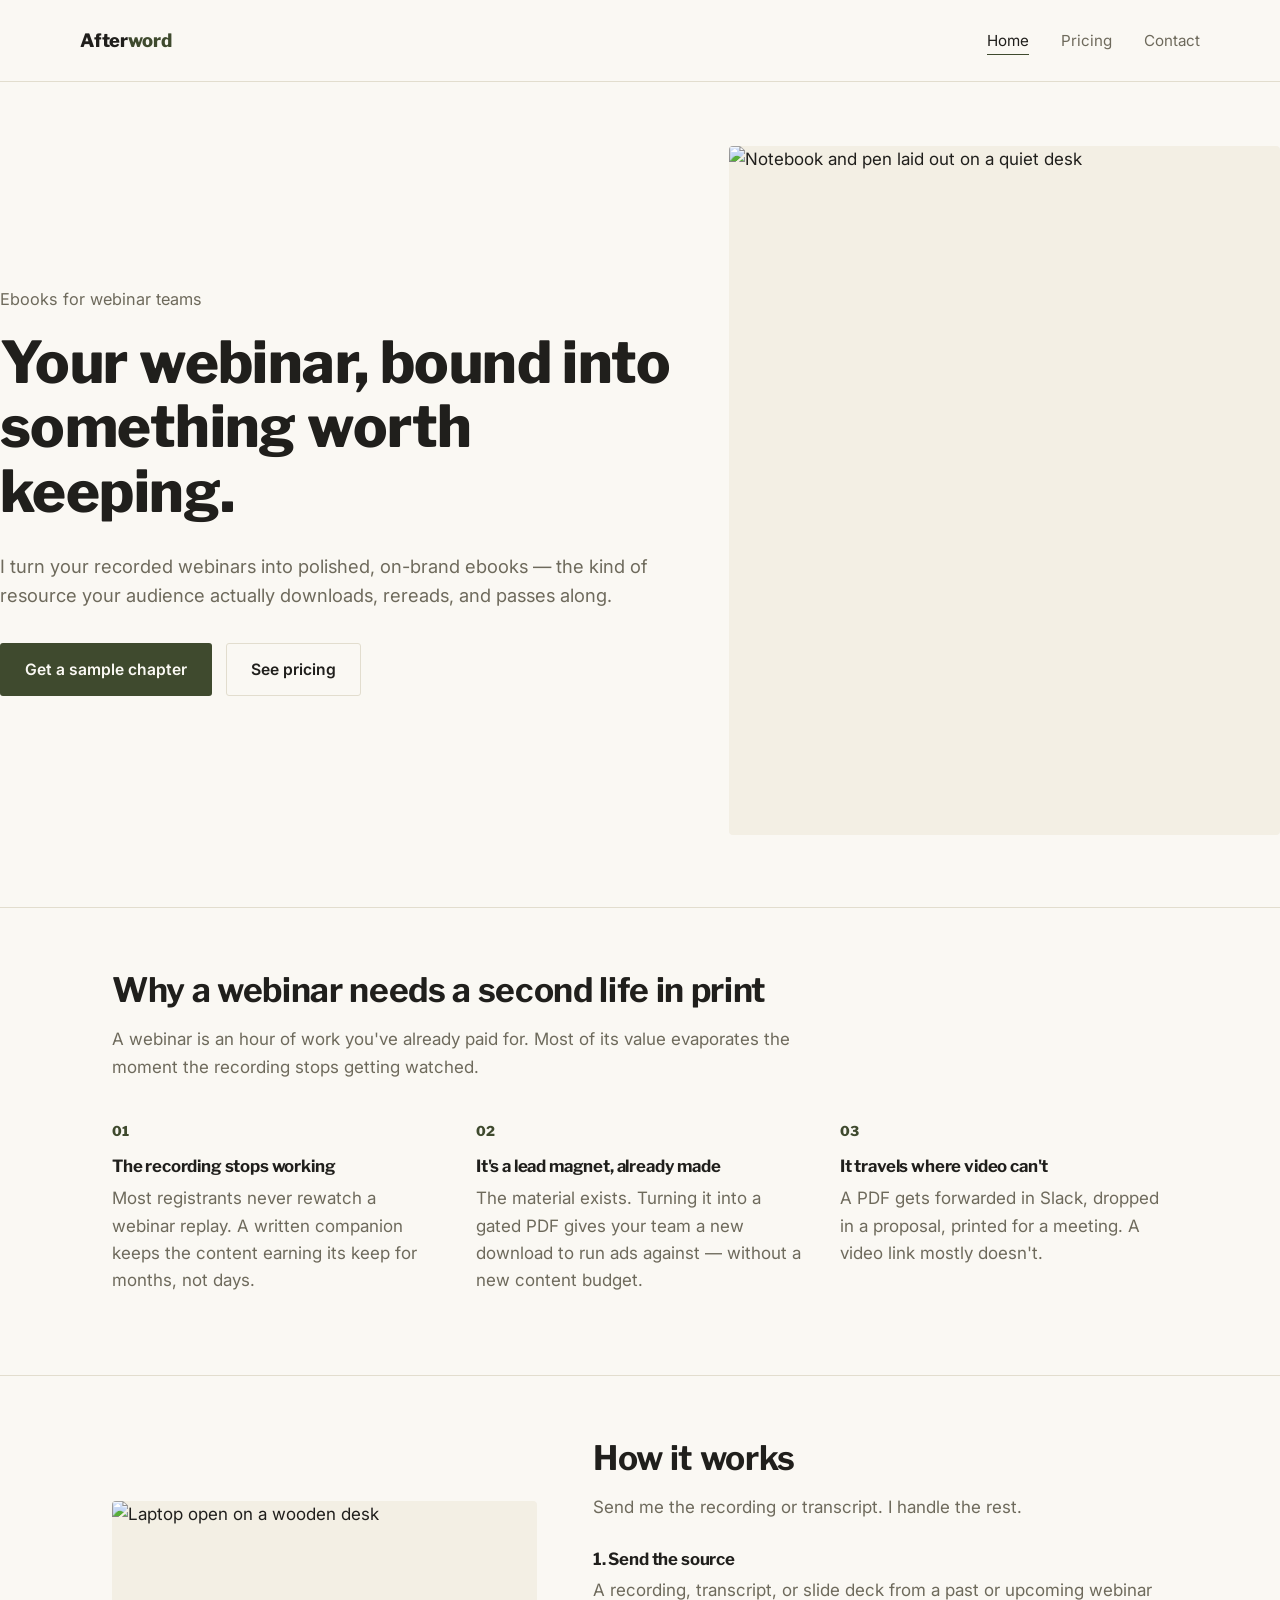
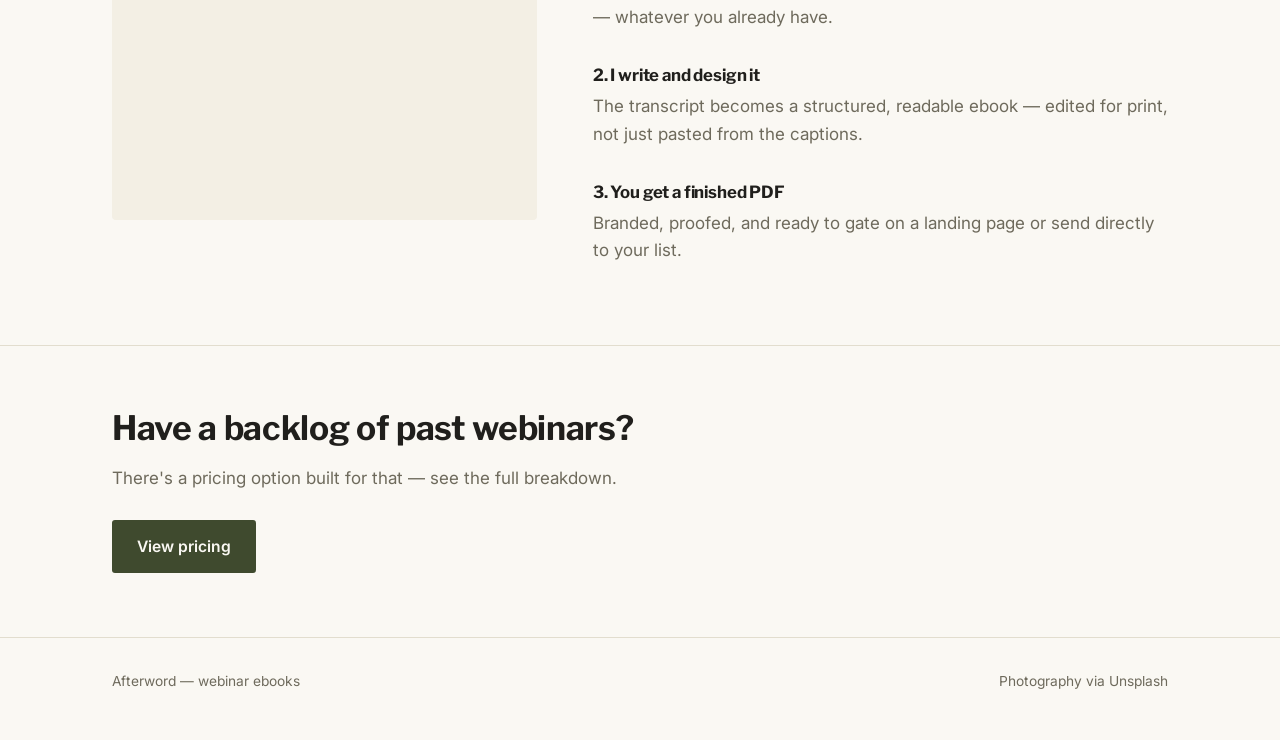
==== index.html @ f520e67d "Afterword landing site" ====
<!doctype html>
<html lang="en">
<head>
<meta charset="UTF-8" />
<meta name="viewport" content="width=device-width, initial-scale=1.0" />
<title>Afterword — Turn your webinars into ebooks</title>
<meta name="description" content="Afterword turns your recorded webinars into polished, on-brand ebooks your audience downloads, rereads, and shares." />
<link rel="preconnect" href="https://fonts.googleapis.com">
<link rel="preconnect" href="https://fonts.gstatic.com" crossorigin>
<link href="https://fonts.googleapis.com/css2?family=Inter:wght@400;500;600&family=Libre+Franklin:wght@700;800&display=swap" rel="stylesheet">
<link rel="stylesheet" href="styles.css" />
</head>
<body>

<header class="site">
  <div class="wrap nav">
    <a class="wordmark" href="index.html">After<span>word</span></a>
    <ul class="nav-links">
      <li><a href="index.html" aria-current="page">Home</a></li>
      <li><a href="pricing.html">Pricing</a></li>
      <li><a href="contact.html">Contact</a></li>
    </ul>
  </div>
</header>

<main>

  <section class="hero" style="border-top:none; padding-top:64px;">
    <div class="wrap" style="display:contents;">
      <div>
        <p class="eyebrow-free">Ebooks for webinar teams</p>
        <h1>Your webinar, bound into something worth keeping.</h1>
        <p class="prose muted" style="font-size:1.15rem; margin-top:18px;">
          I turn your recorded webinars into polished, on-brand ebooks — the kind of resource
          your audience actually downloads, rereads, and passes along.
        </p>
        <div class="hero-actions">
          <a class="btn btn-primary" href="contact.html">Get a sample chapter</a>
          <a class="btn btn-ghost" href="pricing.html">See pricing</a>
        </div>
      </div>
      <div class="hero-photo">
        <img src="https://images.unsplash.com/photo-1476876240081-2df90700e007?auto=format&fit=crop&w=900&q=80" alt="Notebook and pen laid out on a quiet desk" />
      </div>
    </div>
  </section>

  <section id="why">
    <div class="wrap">
      <div class="section-head">
        <h2>Why a webinar needs a second life in print</h2>
        <p class="prose muted">A webinar is an hour of work you've already paid for. Most of its value evaporates the moment the recording stops getting watched.</p>
      </div>
      <div class="reasons">
        <div>
          <span class="num">01</span>
          <h3>The recording stops working</h3>
          <p class="muted">Most registrants never rewatch a webinar replay. A written companion keeps the content earning its keep for months, not days.</p>
        </div>
        <div>
          <span class="num">02</span>
          <h3>It's a lead magnet, already made</h3>
          <p class="muted">The material exists. Turning it into a gated PDF gives your team a new download to run ads against — without a new content budget.</p>
        </div>
        <div>
          <span class="num">03</span>
          <h3>It travels where video can't</h3>
          <p class="muted">A PDF gets forwarded in Slack, dropped in a proposal, printed for a meeting. A video link mostly doesn't.</p>
        </div>
      </div>
    </div>
  </section>

  <section id="how">
    <div class="wrap split">
      <div class="photo">
        <img src="https://images.unsplash.com/photo-1641247597421-52f47b939ff8?auto=format&fit=crop&w=800&q=80" alt="Laptop open on a wooden desk" />
      </div>
      <div>
        <h2>How it works</h2>
        <p class="prose muted">Send me the recording or transcript. I handle the rest.</p>
        <div class="how" style="grid-template-columns:1fr; gap:18px; margin-top:28px;">
          <div>
            <h3>1. Send the source</h3>
            <p class="muted">A recording, transcript, or slide deck from a past or upcoming webinar — whatever you already have.</p>
          </div>
          <div>
            <h3>2. I write and design it</h3>
            <p class="muted">The transcript becomes a structured, readable ebook — edited for print, not just pasted from the captions.</p>
          </div>
          <div>
            <h3>3. You get a finished PDF</h3>
            <p class="muted">Branded, proofed, and ready to gate on a landing page or send directly to your list.</p>
          </div>
        </div>
      </div>
    </div>
  </section>

  <section>
    <div class="wrap" style="text-align:left;">
      <h2>Have a backlog of past webinars?</h2>
      <p class="prose muted" style="margin-bottom:28px;">There's a pricing option built for that — see the full breakdown.</p>
      <a class="btn btn-primary" href="pricing.html">View pricing</a>
    </div>
  </section>

</main>

<footer class="site">
  <div class="wrap" style="display:flex; justify-content:space-between; width:100%; flex-wrap:wrap; gap:12px;">
    <span class="muted">Afterword — webinar ebooks</span>
    <span class="muted">Photography via Unsplash</span>
  </div>
</footer>

</body>
</html>
---- styles.css ----
/* ============================================================
   Afterword — shared styles
   Palette: warm paper background, near-black ink, one moss-green accent.
   Type: Libre Franklin (headlines) + Inter (body), both sans-serif.
   ============================================================ */

:root {
  --bg: #faf8f3;
  --paper: #f3efe4;
  --ink: #201f1c;
  --ink-muted: #6e6a5c;
  --line: #e2ddce;
  --accent: #3f4a2e;
  --accent-ink: #faf8f3;
  --max: 1120px;
  --text-max: 62ch;
}

* { box-sizing: border-box; }

html {
  scroll-behavior: smooth;
}

body {
  margin: 0;
  background: var(--bg);
  color: var(--ink);
  font-family: "Inter", -apple-system, "Segoe UI", sans-serif;
  font-size: 17px;
  line-height: 1.6;
  -webkit-font-smoothing: antialiased;
}

h1, h2, h3 {
  font-family: "Libre Franklin", "Inter", sans-serif;
  font-weight: 700;
  letter-spacing: -0.01em;
  line-height: 1.12;
  margin: 0 0 0.5em;
  color: var(--ink);
}

h1 { font-size: clamp(2.4rem, 5vw, 3.6rem); font-weight: 800; }
h2 { font-size: clamp(1.6rem, 3vw, 2.1rem); }
h3 { font-size: 1.05rem; font-weight: 700; }

p { margin: 0 0 1em; }

a { color: inherit; }

.muted { color: var(--ink-muted); }

.wrap {
  max-width: var(--max);
  margin: 0 auto;
  padding: 0 32px;
}

.prose {
  max-width: var(--text-max);
}

/* ---------- Header ---------- */

header.site {
  border-bottom: 1px solid var(--line);
}

.nav {
  display: flex;
  align-items: center;
  justify-content: space-between;
  padding: 26px 0;
}

.wordmark {
  font-family: "Libre Franklin", sans-serif;
  font-weight: 800;
  font-size: 1.15rem;
  letter-spacing: -0.01em;
  text-decoration: none;
  color: var(--ink);
}

.wordmark span {
  color: var(--accent);
}

.nav-links {
  display: flex;
  gap: 32px;
  list-style: none;
  margin: 0;
  padding: 0;
}

.nav-links a {
  text-decoration: none;
  font-size: 0.95rem;
  color: var(--ink-muted);
  padding-bottom: 4px;
  border-bottom: 1px solid transparent;
  transition: color 0.15s ease, border-color 0.15s ease;
}

.nav-links a:hover,
.nav-links a[aria-current="page"] {
  color: var(--ink);
  border-color: var(--accent);
}

/* ---------- Buttons ---------- */

.btn {
  display: inline-flex;
  align-items: center;
  gap: 8px;
  padding: 13px 24px;
  border-radius: 3px;
  font-size: 0.98rem;
  font-weight: 600;
  text-decoration: none;
  border: 1px solid transparent;
  cursor: pointer;
  font-family: inherit;
}

.btn-primary {
  background: var(--accent);
  color: var(--accent-ink);
}

.btn-primary:hover { background: #333c25; }

.btn-ghost {
  background: transparent;
  color: var(--ink);
  border-color: var(--line);
}

.btn-ghost:hover { border-color: var(--ink); }

/* ---------- Hero ---------- */

.hero {
  padding: 88px 0 72px;
  display: grid;
  grid-template-columns: 1.1fr 0.9fr;
  gap: 56px;
  align-items: center;
}

.hero .eyebrow-free {
  color: var(--ink-muted);
  font-size: 1.02rem;
  margin-bottom: 18px;
}

.hero-actions {
  display: flex;
  gap: 14px;
  margin-top: 32px;
  flex-wrap: wrap;
}

.hero-photo {
  border-radius: 4px;
  overflow: hidden;
  aspect-ratio: 4 / 5;
  background: var(--paper);
}

.hero-photo img {
  width: 100%;
  height: 100%;
  object-fit: cover;
  display: block;
}

/* ---------- Sections ---------- */

section {
  padding: 64px 0;
  border-top: 1px solid var(--line);
}

.section-head {
  margin-bottom: 40px;
}

.reasons {
  display: grid;
  grid-template-columns: repeat(3, 1fr);
  gap: 36px;
}

.reasons h3 {
  margin-bottom: 10px;
}

.reasons .num {
  font-family: "Libre Franklin", sans-serif;
  font-weight: 800;
  font-size: 0.85rem;
  color: var(--accent);
  margin-bottom: 14px;
  display: block;
}

.how {
  display: grid;
  grid-template-columns: repeat(3, 1fr);
  gap: 36px;
}

.split {
  display: grid;
  grid-template-columns: 0.85fr 1.15fr;
  gap: 56px;
  align-items: center;
}

.split .photo {
  border-radius: 4px;
  overflow: hidden;
  aspect-ratio: 4 / 3;
  background: var(--paper);
}

.split .photo img {
  width: 100%;
  height: 100%;
  object-fit: cover;
  display: block;
}

/* ---------- Pricing ---------- */

.plans {
  display: grid;
  grid-template-columns: repeat(3, 1fr);
  gap: 24px;
}

.plan {
  border: 1px solid var(--line);
  border-radius: 4px;
  padding: 32px 28px;
  background: var(--paper);
  display: flex;
  flex-direction: column;
}

.plan.featured {
  background: var(--ink);
  border-color: var(--ink);
  color: var(--bg);
}

.plan.featured h3,
.plan.featured .plan-note { color: var(--bg); }

.plan.featured .price { color: var(--bg); }

.plan.featured .btn-ghost {
  border-color: rgba(250,248,243,0.4);
  color: var(--bg);
}

.plan.featured .btn-ghost:hover { border-color: var(--bg); }

.plan-note {
  font-size: 0.88rem;
  color: var(--ink-muted);
  margin-bottom: 20px;
}

.price {
  font-family: "Libre Franklin", sans-serif;
  font-weight: 800;
  font-size: 2.1rem;
  margin: 4px 0 4px;
}

.price small {
  font-size: 0.95rem;
  font-weight: 500;
  color: var(--ink-muted);
}

.plan.featured .price small { color: rgba(250,248,243,0.65); }

.plan ul {
  list-style: none;
  margin: 20px 0 28px;
  padding: 0;
  flex-grow: 1;
}

.plan li {
  padding: 9px 0;
  border-top: 1px solid var(--line);
  font-size: 0.94rem;
}

.plan.featured li { border-top-color: rgba(250,248,243,0.15); }

.plan li:first-child { border-top: none; }

.plan .btn { justify-content: center; width: 100%; }

.pricing-note {
  margin-top: 40px;
  padding-top: 32px;
  border-top: 1px solid var(--line);
  max-width: var(--text-max);
  color: var(--ink-muted);
}

/* ---------- Contact ---------- */

.contact-layout {
  display: grid;
  grid-template-columns: 0.95fr 1.05fr;
  gap: 64px;
}

.field {
  margin-bottom: 20px;
}

.field label {
  display: block;
  font-size: 0.88rem;
  font-weight: 600;
  margin-bottom: 7px;
}

.field input,
.field textarea {
  width: 100%;
  padding: 12px 14px;
  border: 1px solid var(--line);
  border-radius: 3px;
  background: var(--bg);
  font-family: inherit;
  font-size: 0.98rem;
  color: var(--ink);
}

.field input:focus,
.field textarea:focus {
  outline: 2px solid var(--accent);
  outline-offset: 1px;
}

.field textarea { resize: vertical; min-height: 120px; }

.direct-contact {
  border-left: 1px solid var(--line);
  padding-left: 40px;
}

.direct-contact dt {
  font-size: 0.85rem;
  color: var(--ink-muted);
  margin-top: 24px;
}

.direct-contact dt:first-child { margin-top: 0; }

.direct-contact dd {
  margin: 4px 0 0;
  font-size: 1.05rem;
}

#form-status {
  margin-top: 14px;
  font-size: 0.92rem;
  color: var(--ink-muted);
}

/* ---------- Footer ---------- */

footer.site {
  border-top: 1px solid var(--line);
  padding: 32px 0 48px;
  display: flex;
  justify-content: space-between;
  align-items: center;
  flex-wrap: wrap;
  gap: 12px;
}

footer.site .muted { font-size: 0.86rem; }

/* ---------- Responsive ---------- */

@media (max-width: 860px) {
  .hero { grid-template-columns: 1fr; }
  .hero-photo { order: -1; aspect-ratio: 16/9; }
  .reasons, .how, .plans { grid-template-columns: 1fr; }
  .split { grid-template-columns: 1fr; }
  .split .photo { order: -1; }
  .contact-layout { grid-template-columns: 1fr; }
  .direct-contact { border-left: none; padding-left: 0; border-top: 1px solid var(--line); padding-top: 32px; }
  .nav-links { gap: 20px; }
  .wrap { padding: 0 22px; }
}

@media (prefers-reduced-motion: reduce) {
  html { scroll-behavior: auto; }
  * { transition: none !important; }
}
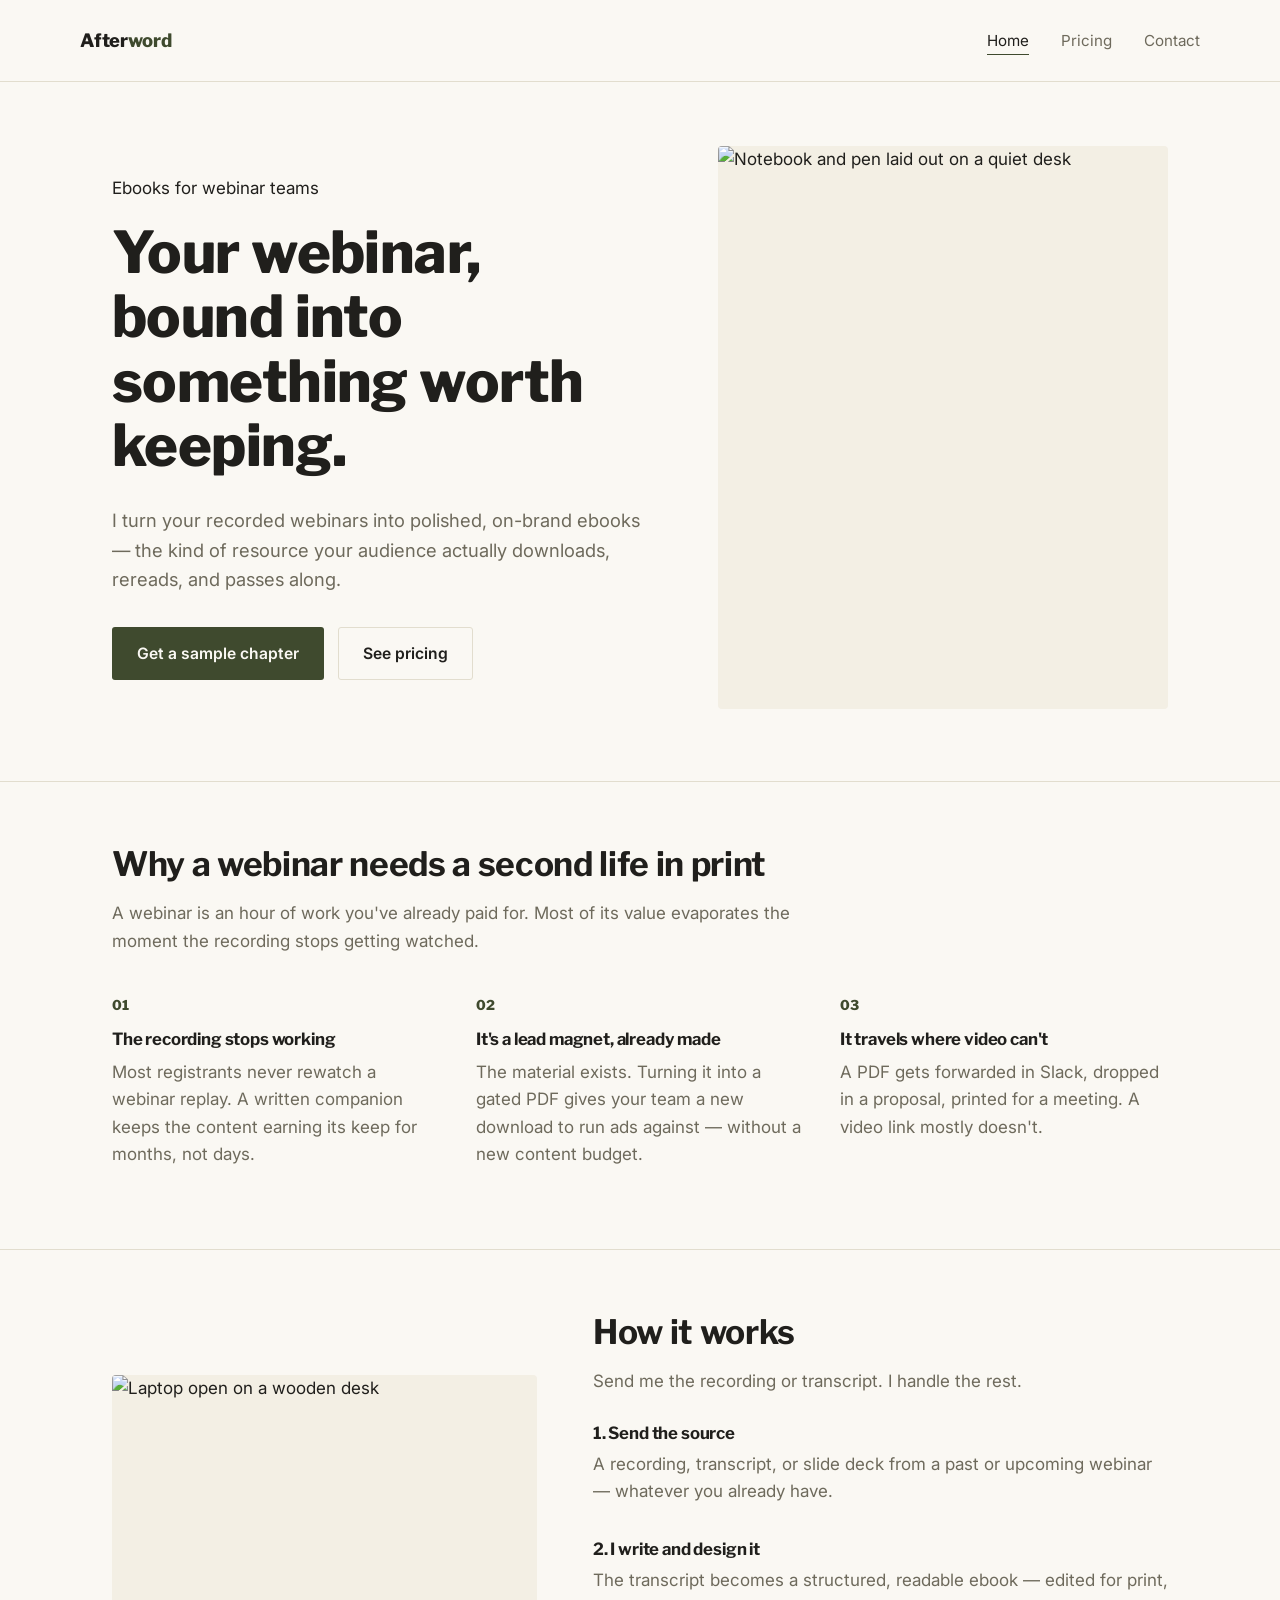
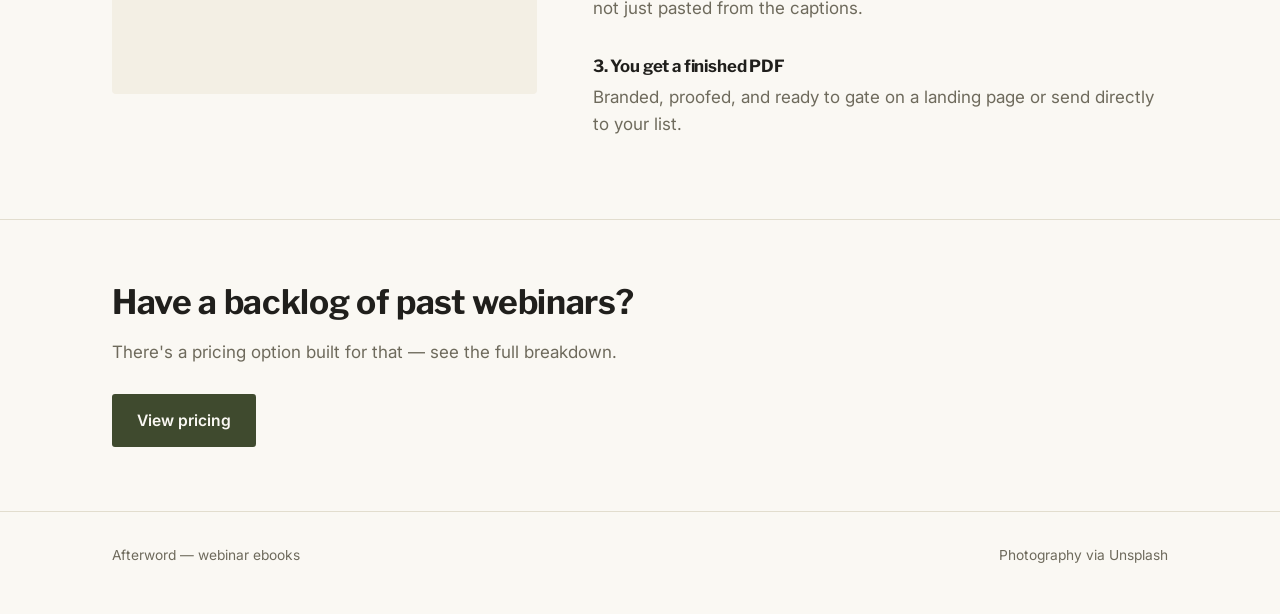
==== commit 66a96390: "Fix hero section padding" ====
--- a/index.html
+++ b/index.html
@@ -26,7 +26,7 @@
 <main>
 
   <section class="hero" style="border-top:none; padding-top:64px;">
-    <div class="wrap" style="display:contents;">
+    <div class="wrap hero-grid">
       <div>
         <p class="eyebrow-free">Ebooks for webinar teams</p>
         <h1>Your webinar, bound into something worth keeping.</h1>
--- a/styles.css
+++ b/styles.css
@@ -145,10 +145,14 @@
 
 .hero {
   padding: 88px 0 72px;
+}
+
+.hero-grid {
   display: grid;
   grid-template-columns: 1.1fr 0.9fr;
   gap: 56px;
   align-items: center;
+}
 }
 
 .hero .eyebrow-free {
@@ -398,7 +402,7 @@
 /* ---------- Responsive ---------- */
 
 @media (max-width: 860px) {
-  .hero { grid-template-columns: 1fr; }
+  .hero-grid { grid-template-columns: 1fr; }
   .hero-photo { order: -1; aspect-ratio: 16/9; }
   .reasons, .how, .plans { grid-template-columns: 1fr; }
   .split { grid-template-columns: 1fr; }
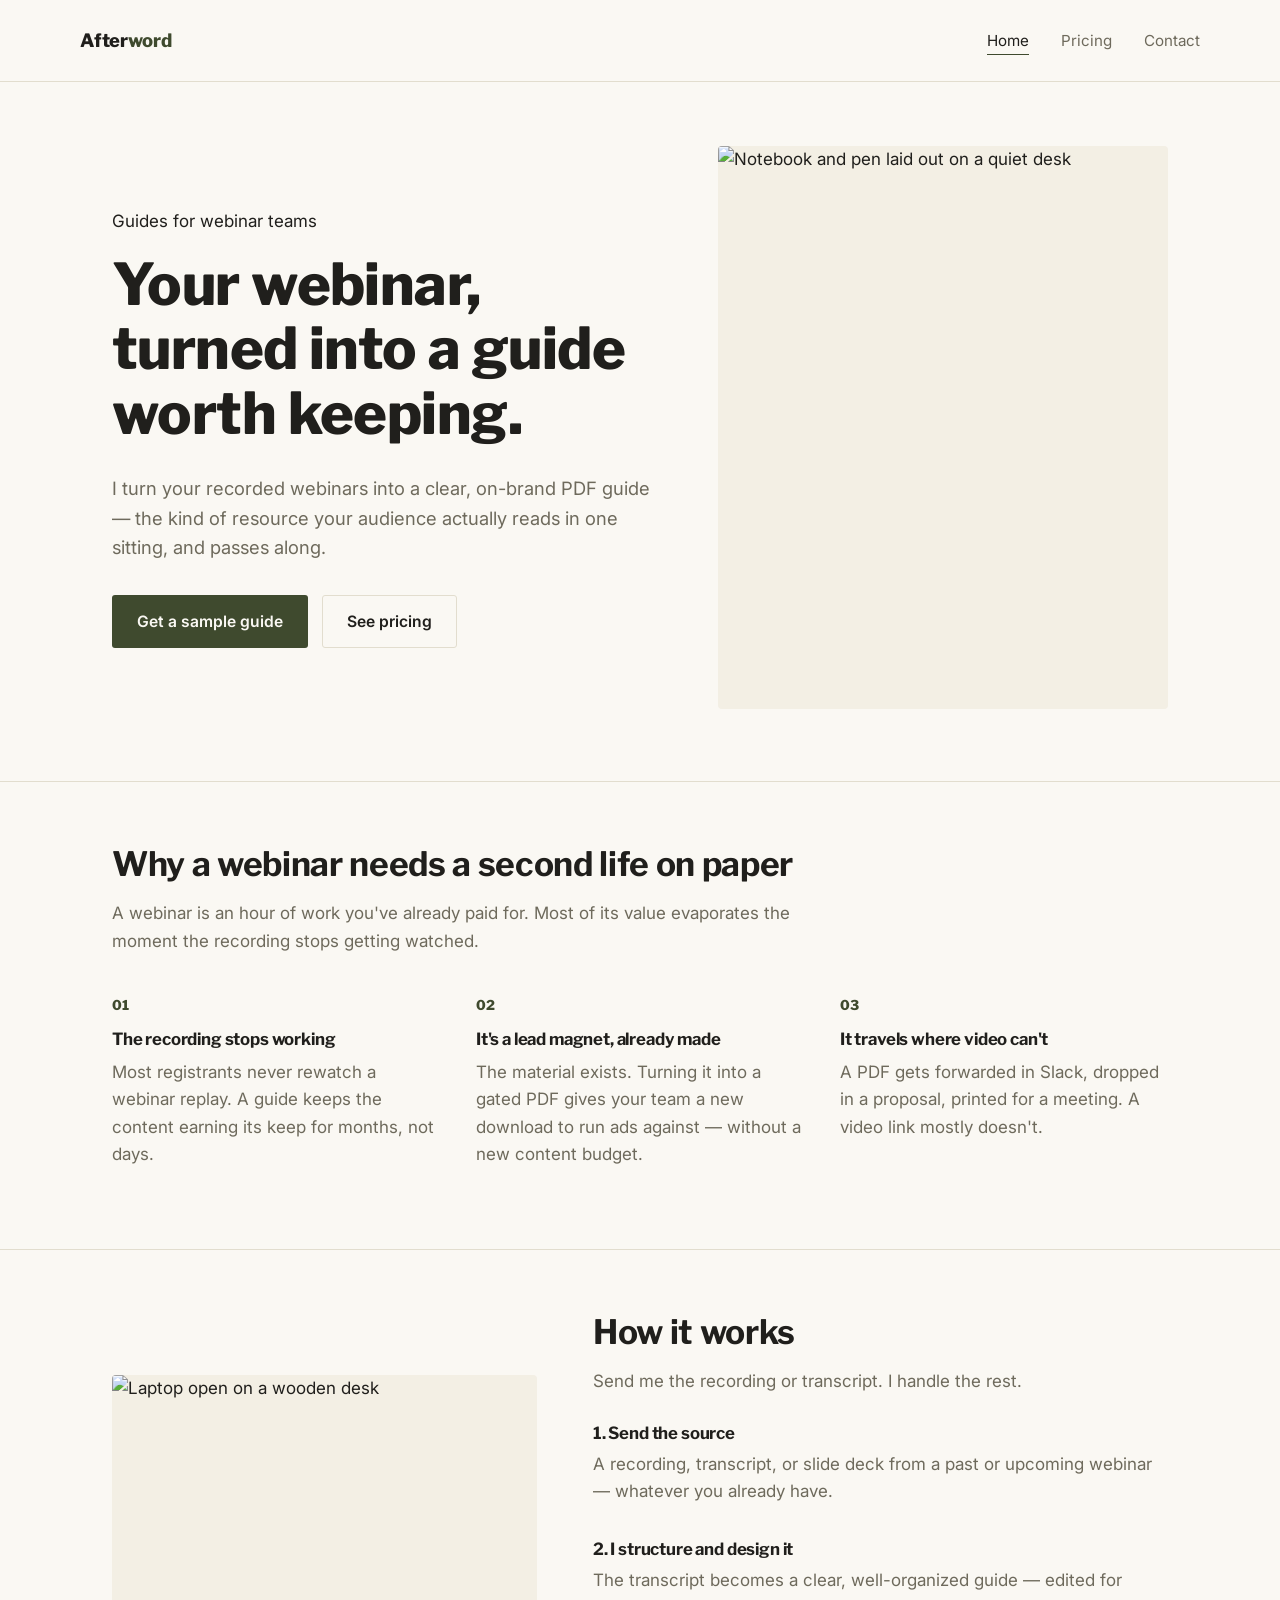
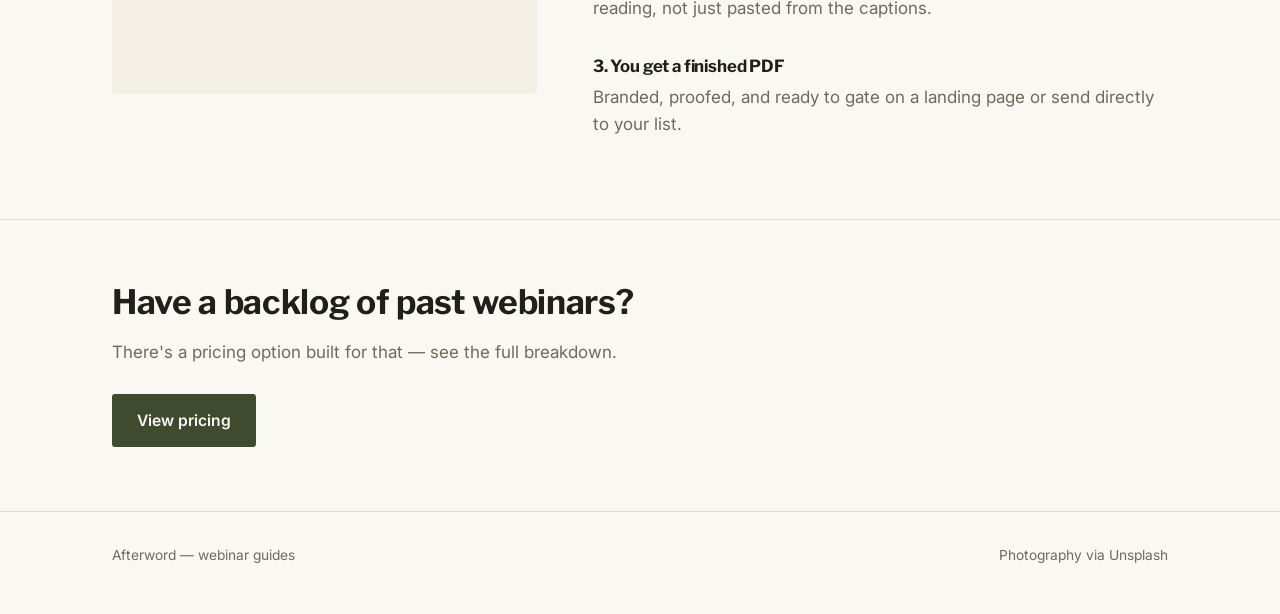
==== commit 4c75a294: "Switch to guide positioning, lower entry price, add webinar/brand links to contact form" ====
--- a/index.html
+++ b/index.html
@@ -3,8 +3,8 @@
 <head>
 <meta charset="UTF-8" />
 <meta name="viewport" content="width=device-width, initial-scale=1.0" />
-<title>Afterword — Turn your webinars into ebooks</title>
-<meta name="description" content="Afterword turns your recorded webinars into polished, on-brand ebooks your audience downloads, rereads, and shares." />
+<title>Afterword — Turn your webinars into guides</title>
+<meta name="description" content="Afterword turns your recorded webinars into clear, on-brand PDF guides your audience actually reads and shares." />
 <link rel="preconnect" href="https://fonts.googleapis.com">
 <link rel="preconnect" href="https://fonts.gstatic.com" crossorigin>
 <link href="https://fonts.googleapis.com/css2?family=Inter:wght@400;500;600&family=Libre+Franklin:wght@700;800&display=swap" rel="stylesheet">
@@ -27,15 +27,15 @@
 
   <section class="hero" style="border-top:none; padding-top:64px;">
     <div class="wrap hero-grid">
-      <div>
-        <p class="eyebrow-free">Ebooks for webinar teams</p>
-        <h1>Your webinar, bound into something worth keeping.</h1>
+      <div class="reveal-load">
+        <p class="eyebrow-free">Guides for webinar teams</p>
+        <h1>Your webinar, turned into a guide worth keeping.</h1>
         <p class="prose muted" style="font-size:1.15rem; margin-top:18px;">
-          I turn your recorded webinars into polished, on-brand ebooks — the kind of resource
-          your audience actually downloads, rereads, and passes along.
+          I turn your recorded webinars into a clear, on-brand PDF guide — the kind of resource
+          your audience actually reads in one sitting, and passes along.
         </p>
         <div class="hero-actions">
-          <a class="btn btn-primary" href="contact.html">Get a sample chapter</a>
+          <a class="btn btn-primary" href="contact.html">Get a sample guide</a>
           <a class="btn btn-ghost" href="pricing.html">See pricing</a>
         </div>
       </div>
@@ -48,21 +48,21 @@
   <section id="why">
     <div class="wrap">
       <div class="section-head">
-        <h2>Why a webinar needs a second life in print</h2>
+        <h2>Why a webinar needs a second life on paper</h2>
         <p class="prose muted">A webinar is an hour of work you've already paid for. Most of its value evaporates the moment the recording stops getting watched.</p>
       </div>
       <div class="reasons">
-        <div>
+        <div class="reveal">
           <span class="num">01</span>
           <h3>The recording stops working</h3>
-          <p class="muted">Most registrants never rewatch a webinar replay. A written companion keeps the content earning its keep for months, not days.</p>
+          <p class="muted">Most registrants never rewatch a webinar replay. A guide keeps the content earning its keep for months, not days.</p>
         </div>
-        <div>
+        <div class="reveal">
           <span class="num">02</span>
           <h3>It's a lead magnet, already made</h3>
           <p class="muted">The material exists. Turning it into a gated PDF gives your team a new download to run ads against — without a new content budget.</p>
         </div>
-        <div>
+        <div class="reveal">
           <span class="num">03</span>
           <h3>It travels where video can't</h3>
           <p class="muted">A PDF gets forwarded in Slack, dropped in a proposal, printed for a meeting. A video link mostly doesn't.</p>
@@ -80,15 +80,15 @@
         <h2>How it works</h2>
         <p class="prose muted">Send me the recording or transcript. I handle the rest.</p>
         <div class="how" style="grid-template-columns:1fr; gap:18px; margin-top:28px;">
-          <div>
+          <div class="reveal">
             <h3>1. Send the source</h3>
             <p class="muted">A recording, transcript, or slide deck from a past or upcoming webinar — whatever you already have.</p>
           </div>
-          <div>
-            <h3>2. I write and design it</h3>
-            <p class="muted">The transcript becomes a structured, readable ebook — edited for print, not just pasted from the captions.</p>
+          <div class="reveal">
+            <h3>2. I structure and design it</h3>
+            <p class="muted">The transcript becomes a clear, well-organized guide — edited for reading, not just pasted from the captions.</p>
           </div>
-          <div>
+          <div class="reveal">
             <h3>3. You get a finished PDF</h3>
             <p class="muted">Branded, proofed, and ready to gate on a landing page or send directly to your list.</p>
           </div>
@@ -109,10 +109,12 @@
 
 <footer class="site">
   <div class="wrap" style="display:flex; justify-content:space-between; width:100%; flex-wrap:wrap; gap:12px;">
-    <span class="muted">Afterword — webinar ebooks</span>
+    <span class="muted">Afterword — webinar guides</span>
     <span class="muted">Photography via Unsplash</span>
   </div>
 </footer>
 
+<script src="script.js"></script>
+
 </body>
-</html>
+</html>
--- a/styles.css
+++ b/styles.css
@@ -417,3 +417,48 @@
   html { scroll-behavior: auto; }
   * { transition: none !important; }
 }
+/* ---------- Scroll reveal + tactile feedback ---------- */
+
+.reveal, .reveal-load {
+  opacity: 0;
+  transform: translateY(16px);
+  transition: opacity 0.55s ease, transform 0.55s ease;
+}
+
+.reveal.is-visible, .reveal-load.is-visible {
+  opacity: 1;
+  transform: translateY(0);
+}
+
+.reveal:nth-child(1) { transition-delay: 0ms; }
+.reveal:nth-child(2) { transition-delay: 90ms; }
+.reveal:nth-child(3) { transition-delay: 180ms; }
+
+.btn {
+  transition: background 0.15s ease, border-color 0.15s ease,
+              transform 0.15s ease, box-shadow 0.15s ease;
+}
+
+.btn-primary:hover {
+  transform: translateY(-1px);
+  box-shadow: 0 4px 14px rgba(63, 74, 46, 0.25);
+}
+
+.btn:active { transform: translateY(1px); }
+
+.plan {
+  transition: transform 0.2s ease, box-shadow 0.2s ease;
+}
+
+.plan:hover {
+  transform: translateY(-3px);
+  box-shadow: 0 10px 30px rgba(32, 31, 28, 0.08);
+}
+
+.hero-photo img, .split .photo img {
+  transition: transform 0.6s ease;
+}
+
+.hero-photo:hover img, .split .photo:hover img {
+  transform: scale(1.035);
+}
